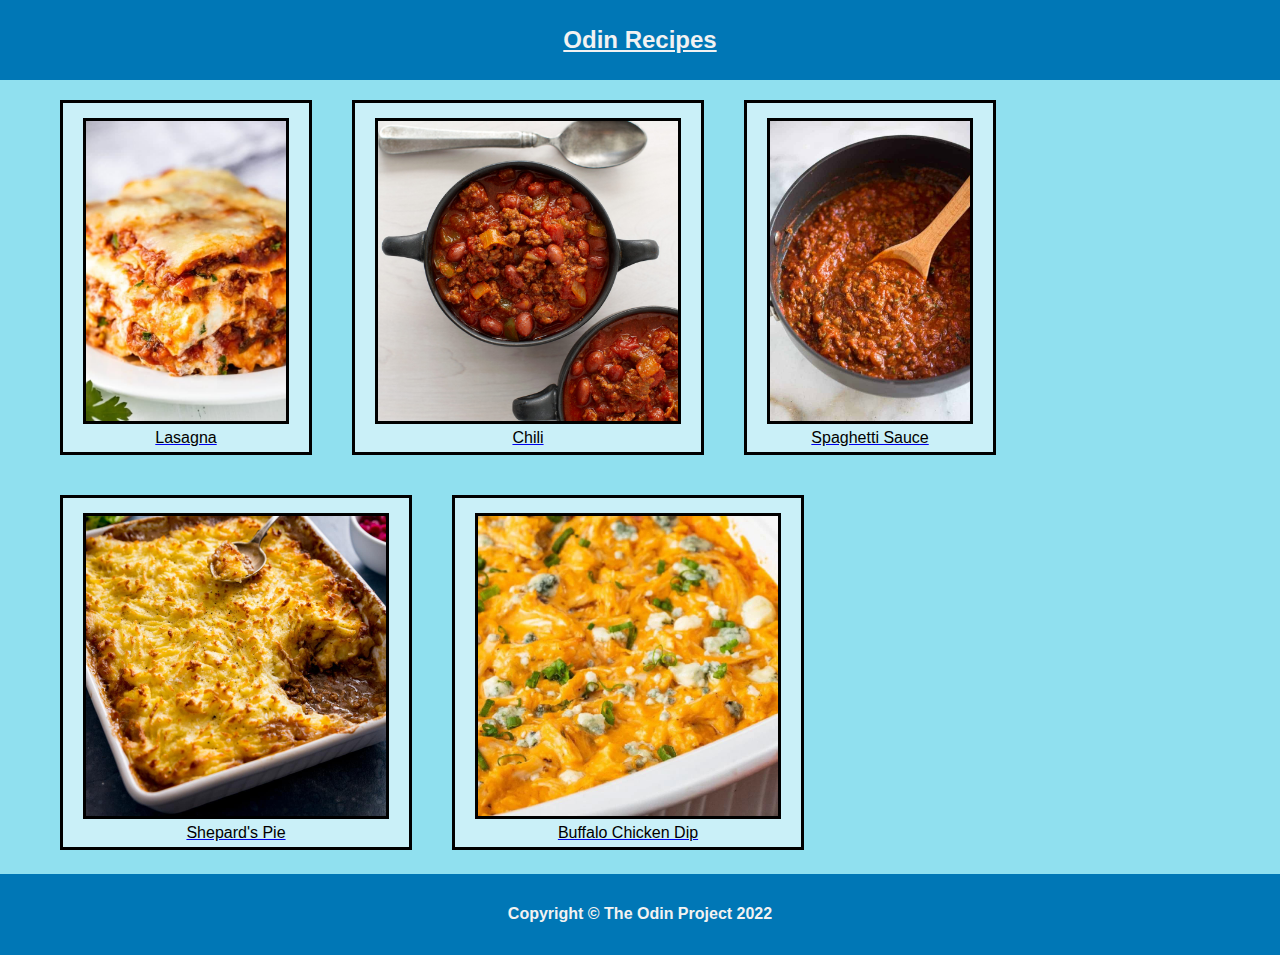
==== index.html @ 2b28fe9b "Completed a working home page" ====
<!DOCTYPE html>
<html class="no-js" lang="en">
  <head>
    <meta charset="utf-8" />
    <title>Recipe Book</title>
    <meta name="description" content="" />
    <meta name="viewport" content="width=device-width, initial-scale=1" />

    <meta property="og:title" content="" />
    <meta property="og:type" content="" />
    <meta property="og:url" content="" />
    <meta property="og:image" content="" />

    <link rel="stylesheet" href="styles.css" />

    <meta name="theme-color" content="#fafafa" />
  </head>

  <body>
    <div class="container">
      <div class="header">
        <h1 align="center"><u>Odin Recipes</u></h1>
      </div>
      <div class="parent">
        <ul>
          <div class="child">
            <li>
              <a href="recipes/lasagna.html">
                <img
                  class="child"
                  src="images/lasagna.jpg"
                  alt="Photo of lasagna"
                />
                <p class="center">Lasagna</p>
              </a>
            </li>
          </div>
          <div class="child">
            <li>
              <a href="recipes/chili.html">
                <img
                  class="child"
                  src="images/chili.jpeg"
                  alt="Photo of a pot of chili"
                />
                <p class="center">Chili</p>
              </a>
            </li>
          </div>
          <div class="child">
            <li>
              <a href="recipes/spaghetti-sauce.html">
                <img
                  class="child"
                  src="images/spaghetti.jpg"
                  alt="Photo of a plate of spaghetti"
                />
                <p class="center">Spaghetti Sauce</p>
              </a>
            </li>
          </div>
          <div class="child">
            <li>
              <a href="recipes/shepards-pie.html">
                <img
                  class="child"
                  src="images/shepards-pie.jpg"
                  alt="Shepard's Pie"
                />
                <p class="center">Shepard's Pie</p>
              </a>
            </li>
          </div>
          <div class="child">
            <li>
              <a href="recipes/buffalo-chicken-dip.html">
                <img
                  class="child"
                  src="images/buffalo-chicken-dip.jpg"
                  alt="Buffalo chicken dip"
                />
                <p class="center">Buffalo Chicken Dip</p>
              </a>
            </li>
          </div>
        </ul>
      </div>
      <div class="footer">
        <h4 class="center">Copyright &copy; The Odin Project 2022</h4>
      </div>
    </div>
  </body>
</html>
---- styles.css ----
/* Element Selectors */
html {
  font-family: sans-serif;
}

body {
  font: 14px, Arial, sans-serif;
  text-align: left;
  margin: 0px;
}

p {
  color: black;
  margin: 5px;
}

li {
  list-style-type: square;
  display: inline-block;
  text-align: center;
  list-style: inside;
}

ul {
  margin: auto;
  display: inline-block;
  text-align: center;
  list-style: inside;
}
/* Class Selectors */

.header {
  padding: 10px 20px;
  background: #0077b6;
  color: #f2f2f2;
}

.header h1 {
  font-size: 24px;
}

.footer {
  padding: 10px 20px;
  background: #0077b6;
  color: #f2f2f2;
}

.container {
  width: 100%;
  background: #90e0ef;
}

.parent {
  overflow: hidden;
  margin: auto;
  text-align: center;
}

.child {
  float: left;
  background-color: #caf0f8;
  margin: 20px 20px;
  border: solid;
  border-color: black;
}

img.child {
  height: 300px;
  margin-bottom: 5px;
  margin-top: 15px;
}

.center {
  text-align: center;
}
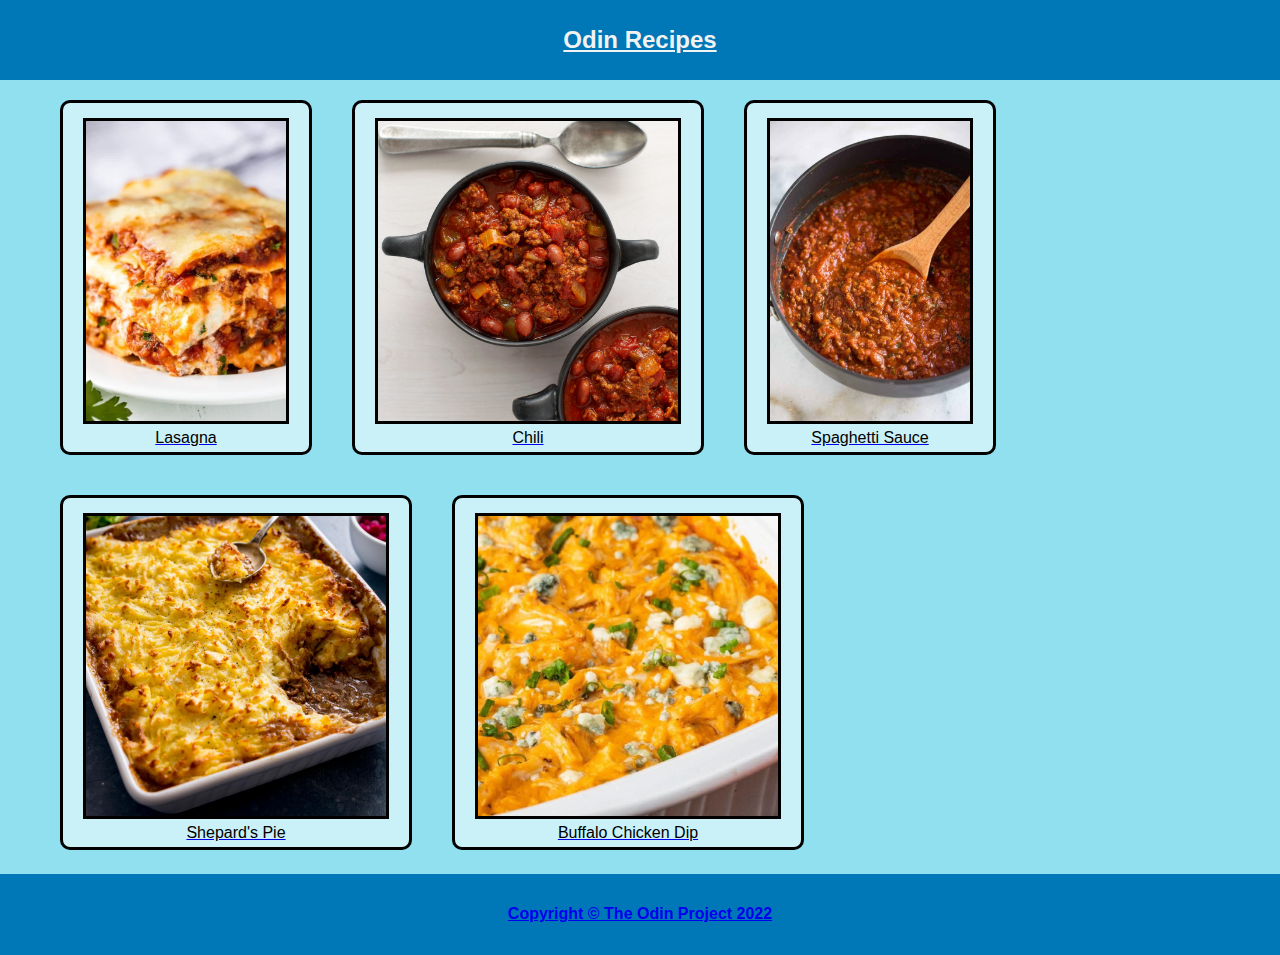
==== commit e0a35d59: "Added a link to The Odin Project on footer" ====
--- a/index.html
+++ b/index.html
@@ -86,7 +86,7 @@
         </ul>
       </div>
       <div class="footer">
-        <h4 class="center">Copyright &copy; The Odin Project 2022</h4>
+        <h4 class="center"><a href="https://theodinproject.com/">Copyright &copy; The Odin Project 2022</a></h4>
       </div>
     </div>
   </body>
--- a/styles.css
+++ b/styles.css
@@ -62,12 +62,14 @@
   margin: 20px 20px;
   border: solid;
   border-color: black;
+  border-radius: 10px;
 }
 
 img.child {
   height: 300px;
   margin-bottom: 5px;
   margin-top: 15px;
+  border-radius: 0px;
 }
 
 .center {
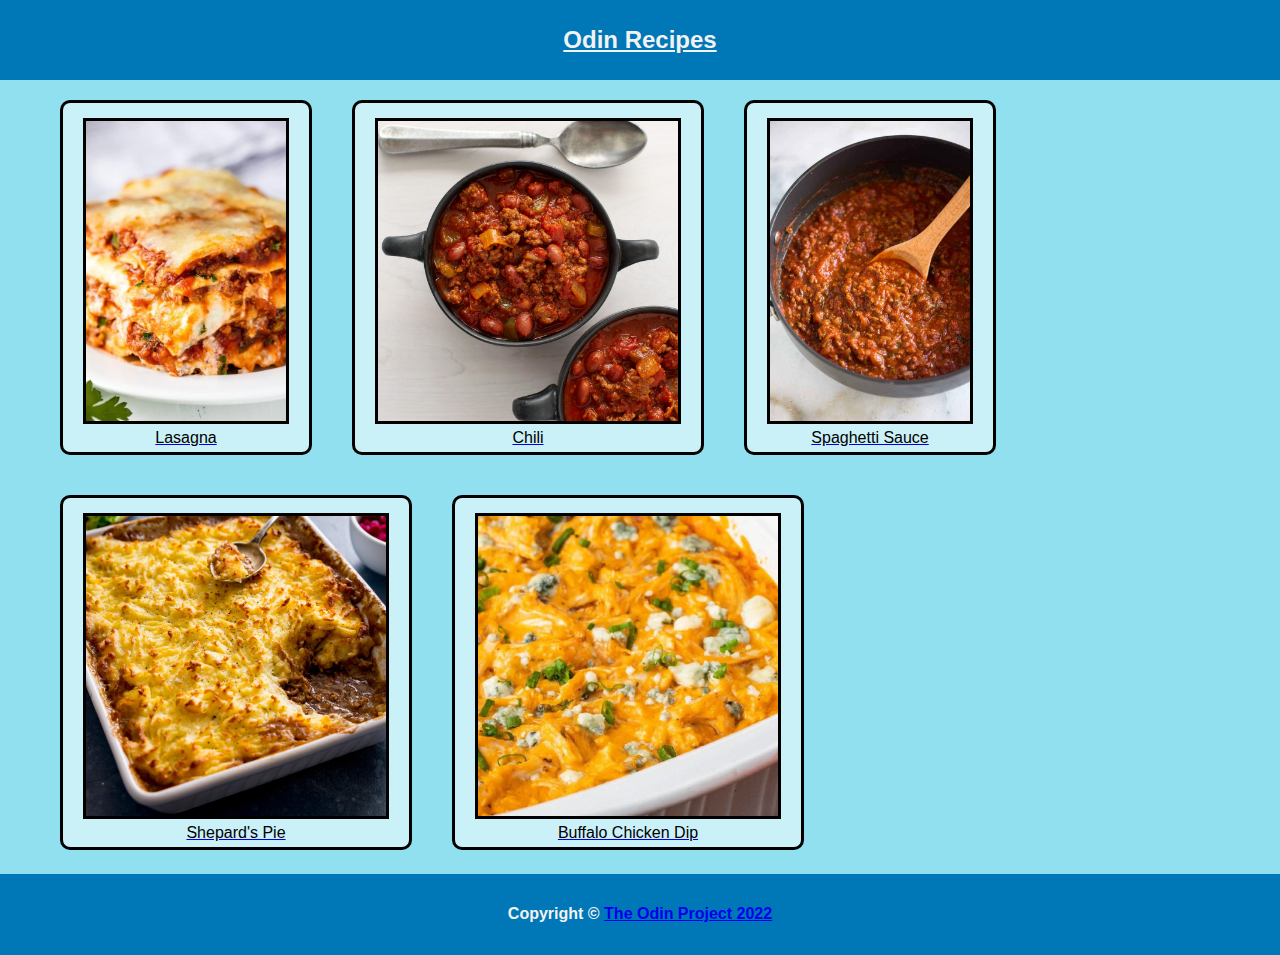
==== commit eee8bc91: "test commit new laptop" ====
--- a/index.html
+++ b/index.html
@@ -86,7 +86,7 @@
         </ul>
       </div>
       <div class="footer">
-        <h4 class="center"><a href="https://theodinproject.com/">Copyright &copy; The Odin Project 2022</a></h4>
+	      <h4 class="center">Copyright &copy; <a href="https://theodinproject.com">The Odin Project 2022</a></h4>
       </div>
     </div>
   </body>
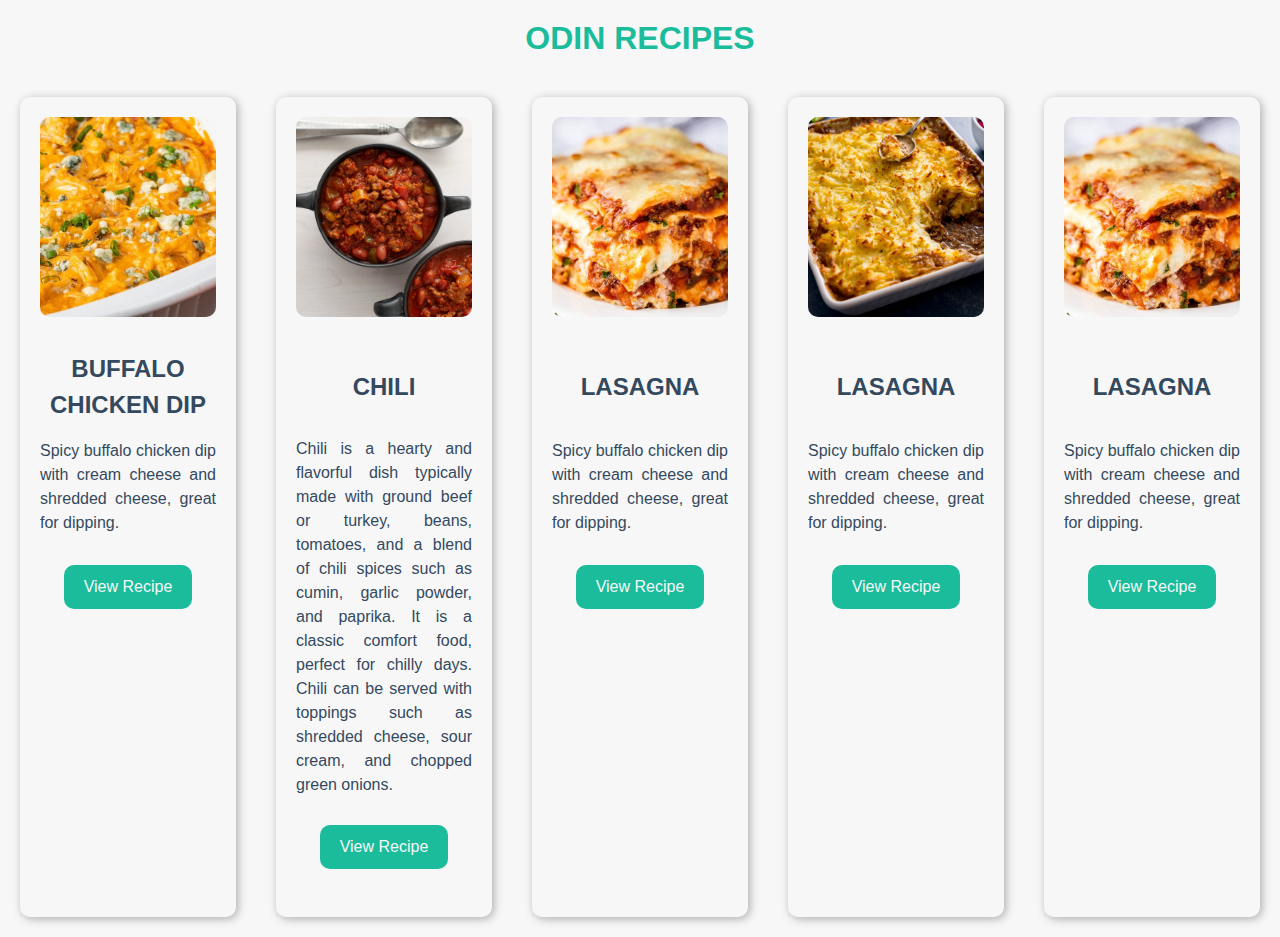
==== commit 464e9796: "Provided an overhaul of CSS for a new style." ====
--- a/index.html
+++ b/index.html
@@ -17,76 +17,85 @@
   </head>
 
   <body>
+    <h1>Odin Recipes</h1>
     <div class="container">
-      <div class="header">
-        <h1 align="center"><u>Odin Recipes</u></h1>
+      <div class="card">
+        <img src="images/buffalo-chicken-dip.jpg" alt="Buffalo Chicken Dip" />
+        <div class="card-title">
+          <h2>Buffalo Chicken Dip</h2>
+        </div>
+        <div class="card-description">
+          <p>
+            Spicy buffalo chicken dip with cream cheese and shredded cheese,
+            great for dipping.
+          </p>
+        </div>
+        <div class="card-link">
+          <a href="recipes/buffalo-chicken-dip.html">View Recipe</a>
+        </div>
       </div>
-      <div class="parent">
-        <ul>
-          <div class="child">
-            <li>
-              <a href="recipes/lasagna.html">
-                <img
-                  class="child"
-                  src="images/lasagna.jpg"
-                  alt="Photo of lasagna"
-                />
-                <p class="center">Lasagna</p>
-              </a>
-            </li>
-          </div>
-          <div class="child">
-            <li>
-              <a href="recipes/chili.html">
-                <img
-                  class="child"
-                  src="images/chili.jpeg"
-                  alt="Photo of a pot of chili"
-                />
-                <p class="center">Chili</p>
-              </a>
-            </li>
-          </div>
-          <div class="child">
-            <li>
-              <a href="recipes/spaghetti-sauce.html">
-                <img
-                  class="child"
-                  src="images/spaghetti.jpg"
-                  alt="Photo of a plate of spaghetti"
-                />
-                <p class="center">Spaghetti Sauce</p>
-              </a>
-            </li>
-          </div>
-          <div class="child">
-            <li>
-              <a href="recipes/shepards-pie.html">
-                <img
-                  class="child"
-                  src="images/shepards-pie.jpg"
-                  alt="Shepard's Pie"
-                />
-                <p class="center">Shepard's Pie</p>
-              </a>
-            </li>
-          </div>
-          <div class="child">
-            <li>
-              <a href="recipes/buffalo-chicken-dip.html">
-                <img
-                  class="child"
-                  src="images/buffalo-chicken-dip.jpg"
-                  alt="Buffalo chicken dip"
-                />
-                <p class="center">Buffalo Chicken Dip</p>
-              </a>
-            </li>
-          </div>
-        </ul>
+      <div class="card">
+        <img src="images/chili.jpeg" alt="Chili" />
+        <div class="card-title">
+          <h2>Chili</h2>
+        </div>
+        <div class="card-description">
+          <p>
+            Chili is a hearty and flavorful dish typically made with ground beef
+            or turkey, beans, tomatoes, and a blend of chili spices such as
+            cumin, garlic powder, and paprika. It is a classic comfort food,
+            perfect for chilly days. Chili can be served with toppings such as
+            shredded cheese, sour cream, and chopped green onions.
+          </p>
+        </div>
+        <div class="card-link">
+          <a href="recipes/chili.html">View Recipe</a>
+        </div>
       </div>
-      <div class="footer">
-	      <h4 class="center">Copyright &copy; <a href="https://theodinproject.com">The Odin Project 2022</a></h4>
+      <div class="card">
+        <img src="images/lasagna.jpg" alt="Lasagna" />
+        <div class="card-title">
+          <h2>Lasagna</h2>
+        </div>
+        <div class="card-description">
+          <p>
+            Spicy buffalo chicken dip with cream cheese and shredded cheese,
+            great for dipping.
+          </p>
+        </div>
+        <div class="card-link">
+          <a href="recipes/lasagna.html">View Recipe</a>
+        </div>
+      </div>
+      <div class="card">
+        <img src="images/shepards-pie.jpg" alt="Lasagna" />
+        <div class="card-title">
+          <h2>Lasagna</h2>
+        </div>
+        <div class="card-description">
+          <p>
+            Spicy buffalo chicken dip with cream cheese and shredded cheese,
+            great for dipping.
+          </p>
+        </div>
+        <div class="card-link">
+          <a href="recipes/shepards-pie.html">View Recipe</a>
+        </div>
+      </div>
+      <div class="card">
+        <img src="images/lasagna.jpg" alt="Lasagna" />
+        <div class="card-title">
+          <h2>Lasagna</h2>
+        </div>
+        <div class="card-description">
+          <p>
+            Spicy buffalo chicken dip with cream cheese and shredded cheese,
+            great for dipping.
+          </p>
+        </div>
+        <div class="card-link">
+          <a href="recipes/lasagna.html">View Recipe</a>
+        </div>
       </div>
     </div>
   </body>
--- a/styles.css
+++ b/styles.css
@@ -1,77 +1,132 @@
-/* Element Selectors */
-html {
-  font-family: sans-serif;
+:root {
+  --primary-color: #1abc9c;
+  --secondary-color: #34495e;
+  --tertiary-color: #f7f7f7;
+  --text-color: #2c3e50;
+  --text-color-light: #bdc3c7;
+}
+
+h1,
+h2 {
+  text-align: center;
+  margin: 20px 0;
+  color: var(--primary-color);
+  flex-basis: 100%;
+  text-transform: uppercase;
 }
 
 body {
-  font: 14px, Arial, sans-serif;
-  text-align: left;
-  margin: 0px;
+  font-family: "Open Sans", sans-serif;
+  margin: 0;
+  padding: 0;
+  background-color: var(--tertiary-color);
+  color: var(--text-color);
 }
 
-p {
-  color: black;
-  margin: 5px;
+img {
+  width: 100%;
+  max-width: 600px;
+  margin: 0 auto;
+  display: block;
+  border-radius: 10px;
+}
+
+ul,
+ol {
+  margin: 20px 0;
+  padding: 0 20px;
+  list-style: none;
+  flex-basis: 100%;
 }
 
 li {
-  list-style-type: square;
-  display: inline-block;
-  text-align: center;
-  list-style: inside;
+  margin: 10px 0;
+  color: var(--text-color-light);
 }
 
-ul {
-  margin: auto;
-  display: inline-block;
-  text-align: center;
-  list-style: inside;
-}
-/* Class Selectors */
-
-.header {
+button {
+  background-color: var(--secondary-color);
+  color: var(--tertiary-color);
   padding: 10px 20px;
-  background: #0077b6;
-  color: #f2f2f2;
+  border-radius: 10px;
+  border: none;
+  font-size: 1rem;
+  transition: all 0.2s ease-in-out;
+  cursor: pointer;
 }
 
-.header h1 {
-  font-size: 24px;
+button:hover {
+  transform: scale(1.1);
+  background-color: var(--primary-color);
 }
 
-.footer {
+.card {
+  width: 300px;
+  min-height: 400px;
+  margin: 20px;
+  padding: 20px;
+  background-color: #f7f7f7;
+  box-shadow: 2px 2px 10px rgba(0, 0, 0, 0.3);
+  border-radius: 10px;
+  text-align: center;
+  align-items: center;
+  justify-content: center;
+  flex-direction: column;
+}
+
+.card img {
+  width: 100%;
+  height: 200px;
+  object-fit: cover;
+  margin-bottom: 20px;
+  border-radius: 10px;
+}
+
+.card h2 {
+  font-size: 1.5rem;
+  margin: 0;
+  color: #34495e;
+  text-transform: uppercase;
+  line-height: 1.5;
+}
+
+.card a {
+  background-color: #1abc9c;
+  color: #f7f7f7;
   padding: 10px 20px;
-  background: #0077b6;
-  color: #f2f2f2;
+  border-radius: 10px;
+  text-decoration: none;
+  margin-top: 20px;
+  text-align: center;
+  line-height: 1.5;
+  font-size: 1rem;
+}
+
+.card p {
+  font-size: 1rem;
+  margin: 20px 0;
+  text-align: justify;
+  line-height: 1.5;
+  color: #34495e;
 }
 
 .container {
-  width: 100%;
-  background: #90e0ef;
+  display: flex;
+  flex-wrap: nowrap;
+  justify-content: space-between;
 }
 
-.parent {
-  overflow: hidden;
-  margin: auto;
-  text-align: center;
+.card-title,
+.card-description,
+.card-link {
+  display: flex;
+  align-items: center;
+  justify-content: center;
+  min-height: 100px;
 }
 
-.child {
-  float: left;
-  background-color: #caf0f8;
-  margin: 20px 20px;
-  border: solid;
-  border-color: black;
-  border-radius: 10px;
+.card-title h2,
+.card-description p,
+.card-link a {
+  margin: 0;
 }
-
-img.child {
-  height: 300px;
-  margin-bottom: 5px;
-  margin-top: 15px;
-  border-radius: 0px;
-}
-
-.center {
-  text-align: center;
-}
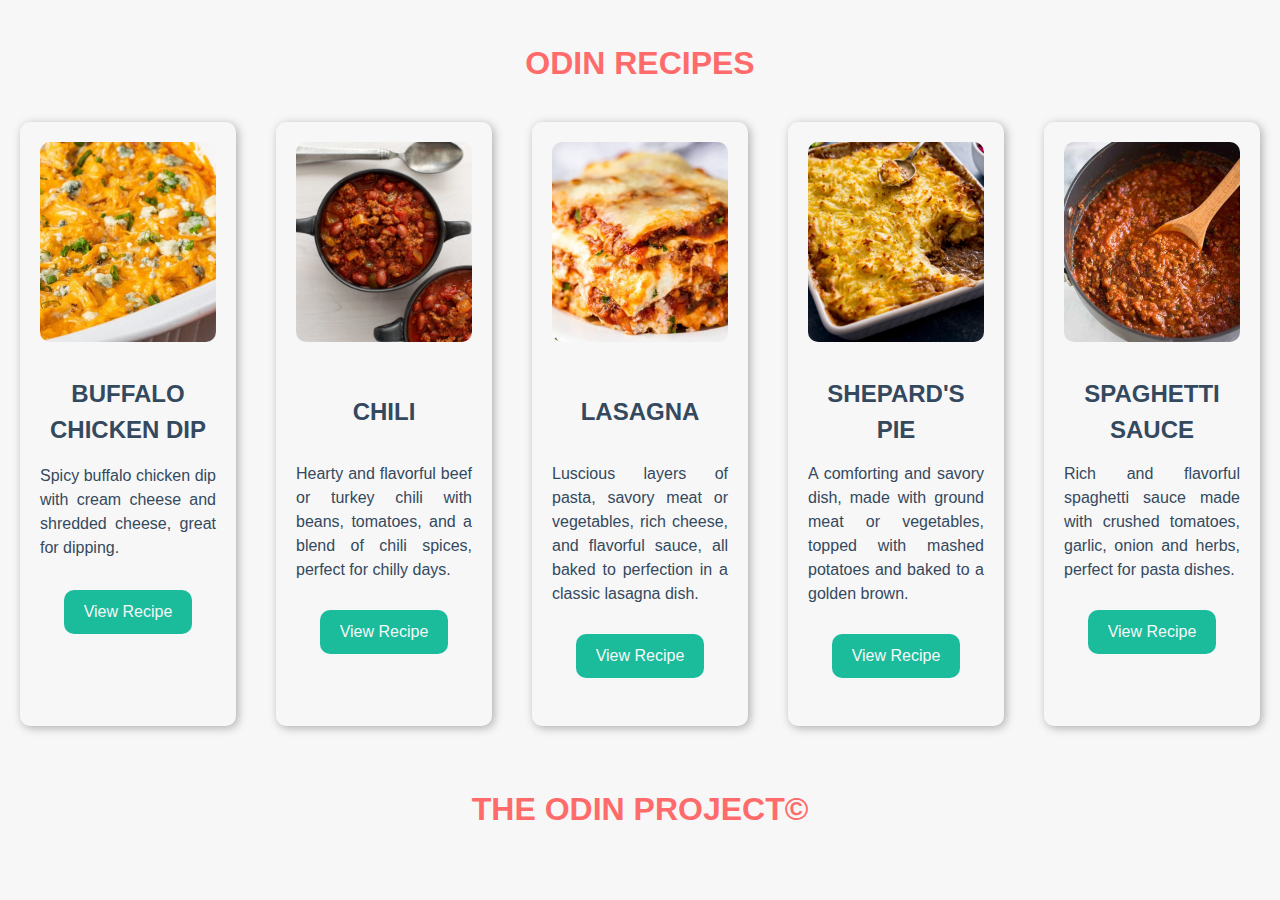
==== commit 3cd5a37e: "Added more CSS changes." ====
--- a/index.html
+++ b/index.html
@@ -2,7 +2,7 @@
 <html class="no-js" lang="en">
   <head>
     <meta charset="utf-8" />
-    <title>Recipe Book</title>
+    <title>Odin Recipes</title>
     <meta name="description" content="" />
     <meta name="viewport" content="width=device-width, initial-scale=1" />
 
@@ -11,13 +11,15 @@
     <meta property="og:url" content="" />
     <meta property="og:image" content="" />
 
-    <link rel="stylesheet" href="styles.css" />
-
+    <link rel="stylesheet" href="style/styles.css" />
+    <link rel="icon" type="image/x-icon" href="/images/favicon.png" />
     <meta name="theme-color" content="#fafafa" />
   </head>
 
   <body>
-    <h1>Odin Recipes</h1>
+    <div class="heading">
+      <h1>Odin Recipes</h1>
+    </div>
     <div class="container">
       <div class="card">
         <img src="images/buffalo-chicken-dip.jpg" alt="Buffalo Chicken Dip" />
@@ -41,11 +43,8 @@
         </div>
         <div class="card-description">
           <p>
-            Chili is a hearty and flavorful dish typically made with ground beef
-            or turkey, beans, tomatoes, and a blend of chili spices such as
-            cumin, garlic powder, and paprika. It is a classic comfort food,
-            perfect for chilly days. Chili can be served with toppings such as
-            shredded cheese, sour cream, and chopped green onions.
+            Hearty and flavorful beef or turkey chili with beans, tomatoes, and
+            a blend of chili spices, perfect for chilly days.
           </p>
         </div>
         <div class="card-link">
@@ -59,8 +58,9 @@
         </div>
         <div class="card-description">
           <p>
-            Spicy buffalo chicken dip with cream cheese and shredded cheese,
-            great for dipping.
+            Luscious layers of pasta, savory meat or vegetables, rich cheese,
+            and flavorful sauce, all baked to perfection in a classic lasagna
+            dish.
           </p>
         </div>
         <div class="card-link">
@@ -68,14 +68,14 @@
         </div>
       </div>
       <div class="card">
-        <img src="images/shepards-pie.jpg" alt="Lasagna" />
+        <img src="images/shepards-pie.jpg" alt="Shepard's Pie" />
         <div class="card-title">
-          <h2>Lasagna</h2>
+          <h2>Shepard's Pie</h2>
         </div>
         <div class="card-description">
           <p>
-            Spicy buffalo chicken dip with cream cheese and shredded cheese,
-            great for dipping.
+            A comforting and savory dish, made with ground meat or vegetables,
+            topped with mashed potatoes and baked to a golden brown.
           </p>
         </div>
         <div class="card-link">
@@ -83,20 +83,23 @@
         </div>
       </div>
       <div class="card">
-        <img src="images/lasagna.jpg" alt="Lasagna" />
+        <img src="images/spaghetti.jpg" alt="Lasagna" />
         <div class="card-title">
-          <h2>Lasagna</h2>
+          <h2>Spaghetti Sauce</h2>
         </div>
         <div class="card-description">
           <p>
-            Spicy buffalo chicken dip with cream cheese and shredded cheese,
-            great for dipping.
+            Rich and flavorful spaghetti sauce made with crushed tomatoes,
+            garlic, onion and herbs, perfect for pasta dishes.
           </p>
         </div>
         <div class="card-link">
-          <a href="recipes/lasagna.html">View Recipe</a>
+          <a href="recipes/spaghetti-sauce.html">View Recipe</a>
         </div>
       </div>
     </div>
+    <div class="footer">
+      <h1>The Odin Project&copy</h1>
+    </div>
   </body>
 </html>
--- a/style/styles.css
+++ b/style/styles.css
@@ -0,0 +1,150 @@
+@import url("https://fonts.googleapis.com/css2?family=Poppins:wght@400;500;600;700;800&display=swap");
+
+:root {
+  --primary-color: #ff6b6b;
+  --secondary-color: #ffa600;
+  --tertiary-color: #f7f7f7;
+  --text-color: #2c3e50;
+  --text-color-light: #bdc3c7;
+}
+
+h1,
+h2 {
+  text-align: center;
+  margin: 20px 0;
+  color: var(--primary-color);
+  flex-basis: 100%;
+  text-transform: uppercase;
+}
+
+body {
+  font-family: "Open Sans", sans-serif;
+  margin: 0;
+  padding: 0;
+  background-color: var(--tertiary-color);
+  color: var(--text-color);
+}
+
+img {
+  width: 100%;
+  max-width: 600px;
+  margin: 0 auto;
+  display: block;
+  border-radius: 10px;
+}
+
+ul,
+ol {
+  margin: 20px 0;
+  padding: 0 20px;
+  list-style: none;
+  flex-basis: 100%;
+}
+
+li {
+  margin: 10px 0;
+  color: var(--text-color-light);
+}
+
+button {
+  background-color: var(--secondary-color);
+  color: var(--tertiary-color);
+  padding: 10px 20px;
+  border-radius: 10px;
+  border: none;
+  font-size: 1rem;
+  transition: all 0.2s ease-in-out;
+  cursor: pointer;
+}
+
+button:hover {
+  transform: scale(1.1);
+  background-color: var(--primary-color);
+}
+
+.card {
+  width: 300px;
+  min-height: 400px;
+  margin: 20px;
+  padding: 20px;
+  background-color: #f7f7f7;
+  box-shadow: 2px 2px 10px rgba(0, 0, 0, 0.3);
+  border-radius: 10px;
+  text-align: center;
+  align-items: center;
+  justify-content: center;
+  flex-direction: column;
+}
+
+.card img {
+  width: 100%;
+  height: 200px;
+  object-fit: cover;
+  margin-bottom: 20px;
+  border-radius: 10px;
+}
+
+.card h2 {
+  font-size: 1.5rem;
+  margin: 0;
+  color: #34495e;
+  text-transform: uppercase;
+  line-height: 1.5;
+}
+
+.card a {
+  background-color: #1abc9c;
+  color: #f7f7f7;
+  padding: 10px 20px;
+  border-radius: 10px;
+  text-decoration: none;
+  margin-top: 20px;
+  text-align: center;
+  line-height: 1.5;
+  font-size: 1rem;
+}
+
+.card p {
+  font-size: 1rem;
+  margin: 20px 0;
+  text-align: justify;
+  line-height: 1.5;
+  color: #34495e;
+}
+
+.container {
+  display: flex;
+  flex-wrap: nowrap;
+  justify-content: space-between;
+}
+
+.card-title,
+.card-description,
+.card-link {
+  display: flex;
+  align-items: center;
+  justify-content: center;
+  min-height: 100px;
+}
+
+.card-title h2,
+.card-description p,
+.card-link a {
+  margin: 0;
+}
+
+.heading {
+  display: flex;
+  margin-top: 25px;
+  align-items: center;
+}
+.heading h1 {
+  text-align: center;
+  color: var(--primary-color);
+}
+
+.footer {
+  display: flex;
+  margin-top: 25px;
+  align-items: center;
+}
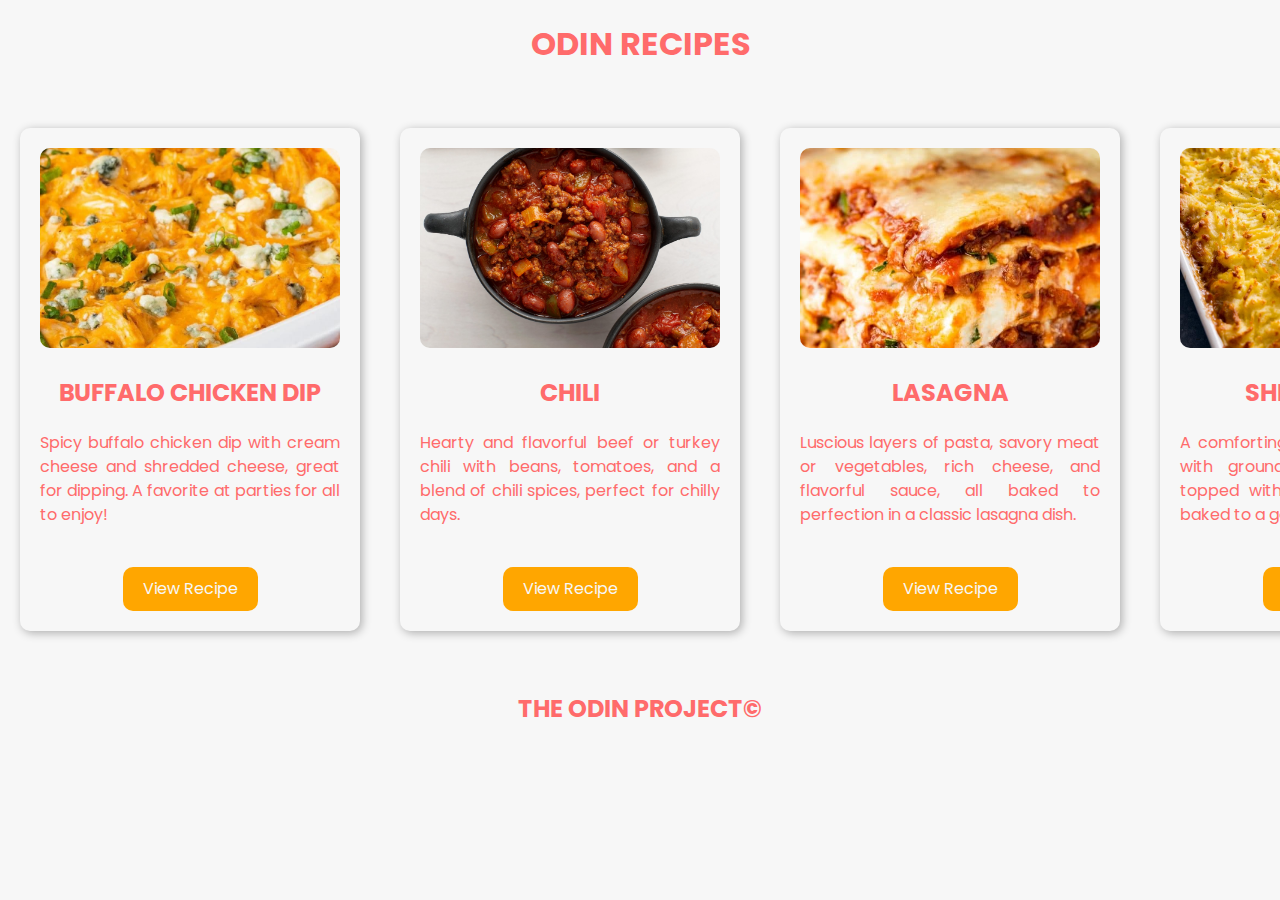
==== commit 71719044: "Updated CSS to be more modern again." ====
--- a/index.html
+++ b/index.html
@@ -17,10 +17,10 @@
   </head>
 
   <body>
-    <div class="heading">
+    <body class="container">
       <h1>Odin Recipes</h1>
     </div>
-    <div class="container">
+    <div class="card-container">
       <div class="card">
         <img src="images/buffalo-chicken-dip.jpg" alt="Buffalo Chicken Dip" />
         <div class="card-title">
@@ -29,7 +29,7 @@
         <div class="card-description">
           <p>
             Spicy buffalo chicken dip with cream cheese and shredded cheese,
-            great for dipping.
+            great for dipping. A favorite at parties for all to enjoy!
           </p>
         </div>
         <div class="card-link">
@@ -98,8 +98,6 @@
         </div>
       </div>
     </div>
-    <div class="footer">
-      <h1>The Odin Project&copy</h1>
-    </div>
+      <h2>The Odin Project&copy</h2>
   </body>
 </html>
--- a/style/styles.css
+++ b/style/styles.css
@@ -8,58 +8,16 @@
   --text-color-light: #bdc3c7;
 }
 
-h1,
-h2 {
-  text-align: center;
-  margin: 20px 0;
-  color: var(--primary-color);
-  flex-basis: 100%;
-  text-transform: uppercase;
-}
-
 body {
-  font-family: "Open Sans", sans-serif;
+  font-family: "Poppins", sans-serif;
   margin: 0;
   padding: 0;
   background-color: var(--tertiary-color);
   color: var(--text-color);
-}
-
-img {
-  width: 100%;
-  max-width: 600px;
-  margin: 0 auto;
-  display: block;
-  border-radius: 10px;
-}
-
-ul,
-ol {
-  margin: 20px 0;
-  padding: 0 20px;
-  list-style: none;
-  flex-basis: 100%;
-}
-
-li {
-  margin: 10px 0;
-  color: var(--text-color-light);
-}
-
-button {
-  background-color: var(--secondary-color);
-  color: var(--tertiary-color);
-  padding: 10px 20px;
-  border-radius: 10px;
-  border: none;
-  font-size: 1rem;
-  transition: all 0.2s ease-in-out;
-  cursor: pointer;
-}
-
-button:hover {
-  transform: scale(1.1);
-  background-color: var(--primary-color);
+  display: grid;
+  grid-template-columns: repeat(3, 1fr);
+  grid-template-rows: repeat(3, 1fr);
+  grid-gap: 20px;
 }
 
 .card {
@@ -82,19 +40,24 @@
   object-fit: cover;
   margin-bottom: 20px;
   border-radius: 10px;
+  transition: transform 0.2s ease-in-out;
+}
+
+.card img:hover {
+  transform: scale(1.1);
 }
 
 .card h2 {
   font-size: 1.5rem;
   margin: 0;
-  color: #34495e;
+  color: var(--primary-color);
   text-transform: uppercase;
   line-height: 1.5;
 }
 
 .card a {
-  background-color: #1abc9c;
-  color: #f7f7f7;
+  background-color: var(--secondary-color);
+  color: var(--tertiary-color);
   padding: 10px 20px;
   border-radius: 10px;
   text-decoration: none;
@@ -109,10 +72,10 @@
   margin: 20px 0;
   text-align: justify;
   line-height: 1.5;
-  color: #34495e;
+  color: var(--primary-color);
 }
 
-.container {
+.card-container {
   display: flex;
   flex-wrap: nowrap;
   justify-content: space-between;
@@ -124,27 +87,50 @@
   display: flex;
   align-items: center;
   justify-content: center;
-  min-height: 100px;
 }
 
-.card-title h2,
-.card-description p,
-.card-link a {
-  margin: 0;
+.container {
+  display: flex;
+  flex-wrap: wrap;
+  justify-content: space-between;
 }
 
-.heading {
-  display: flex;
-  margin-top: 25px;
-  align-items: center;
-}
-.heading h1 {
+h1,
+h2 {
   text-align: center;
+  margin: 20px 0;
   color: var(--primary-color);
+  flex-basis: 100%;
+  text-transform: uppercase;
+  grid-column: 2/3;
+  grid-row: 1/2;
 }
 
-.footer {
-  display: flex;
-  margin-top: 25px;
-  align-items: center;
+ul,
+ol {
+  margin: 20px 0;
+  padding: 0 20px;
+  list-style: none;
+  flex-basis: 100%;
 }
+
+li {
+  margin: 10px 0;
+  color: var(--text-color-light);
+}
+
+.card-link a {
+  background-color: var(--secondary-color);
+  color: var(--tertiary-color);
+  padding: 10px 20px;
+  border-radius: 10px;
+  border: none;
+  font-size: 1rem;
+  transition: all 0.2s ease-in-out;
+  cursor: pointer;
+}
+
+.card-link:hover a {
+  transform: scale(1.1);
+  background-color: var(--primary-color);
+}
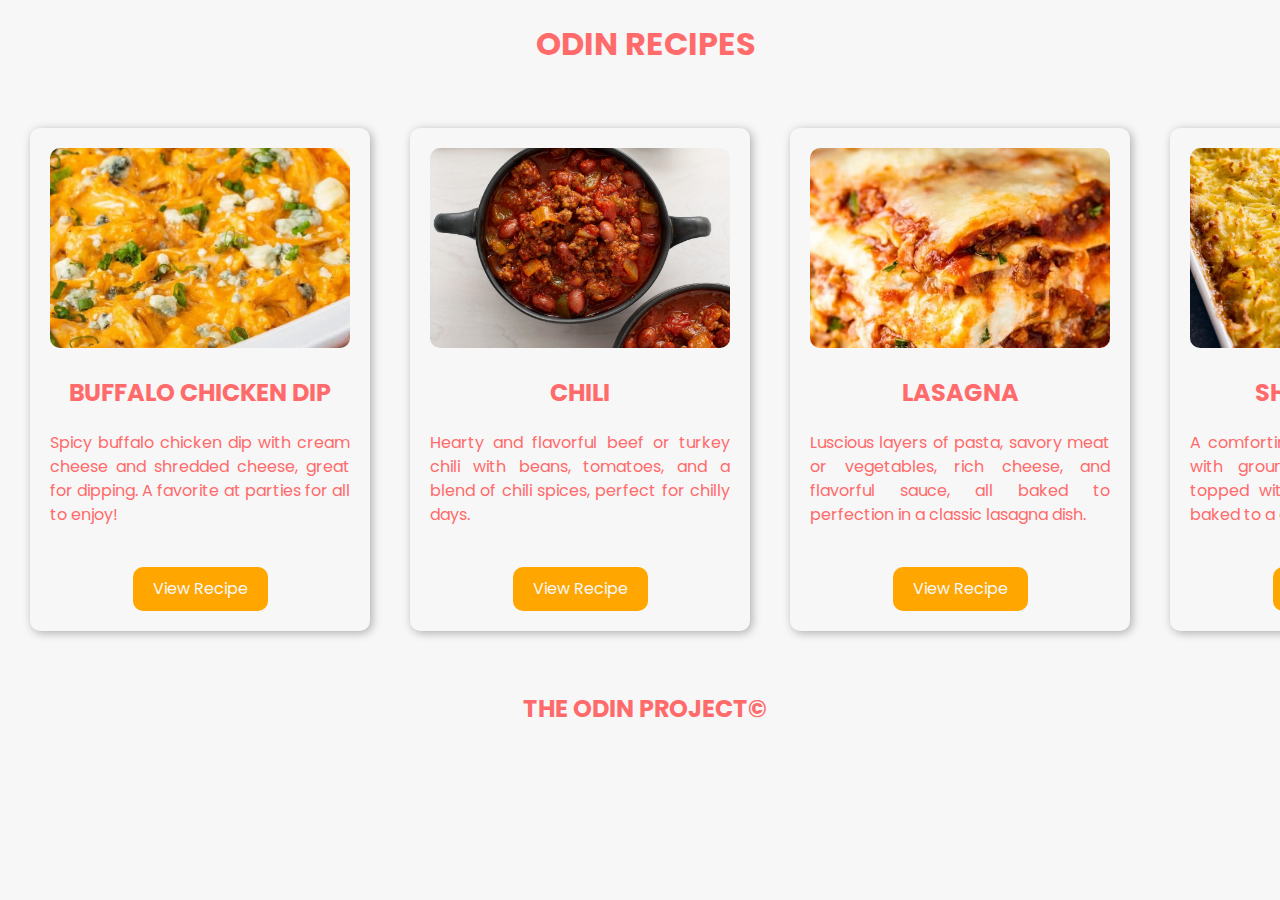
==== commit f154d3ef: "Added recipe-card CSS class and implementation." ====
--- a/index.html
+++ b/index.html
@@ -13,7 +13,6 @@
 
     <link rel="stylesheet" href="style/styles.css" />
     <link rel="icon" type="image/x-icon" href="/images/favicon.png" />
-    <meta name="theme-color" content="#fafafa" />
   </head>
 
   <body>
--- a/style/styles.css
+++ b/style/styles.css
@@ -93,6 +93,7 @@
   display: flex;
   flex-wrap: wrap;
   justify-content: space-between;
+  margin-left: 10px;
 }
 
 h1,
@@ -134,3 +135,52 @@
   transform: scale(1.1);
   background-color: var(--primary-color);
 }
+
+.recipe-title {
+  margin-bottom: 0em;
+  width: 100%;
+}
+
+.recipe-subtitle {
+  margin-bottom: 2em;
+}
+
+.recipe-details {
+  padding: 1.5rem;
+  background-color: #f5f6ea;
+  margin: 3rem;
+}
+
+.recipe-container {
+  align-items: center;
+  display: flex;
+  flex-wrap: wrap;
+  justify-content: space-between;
+  margin-left: 10px;
+  min-width: 800px;
+}
+
+.recipe-container img {
+  margin-bottom: 20px;
+  border-radius: 10px;
+  transition: transform 0.2s ease-in-out;
+}
+
+.center {
+  display: block;
+  margin-left: auto;
+  margin-right: auto;
+}
+
+.recipe-card {
+  min-height: 400px;
+  margin: 20px;
+  padding: 20px;
+  background-color: #f7f7f7;
+  box-shadow: 2px 2px 10px rgba(0, 0, 0, 0.3);
+  border-radius: 10px;
+  text-align: center;
+  align-items: center;
+  justify-content: center;
+  flex-direction: column;
+}
